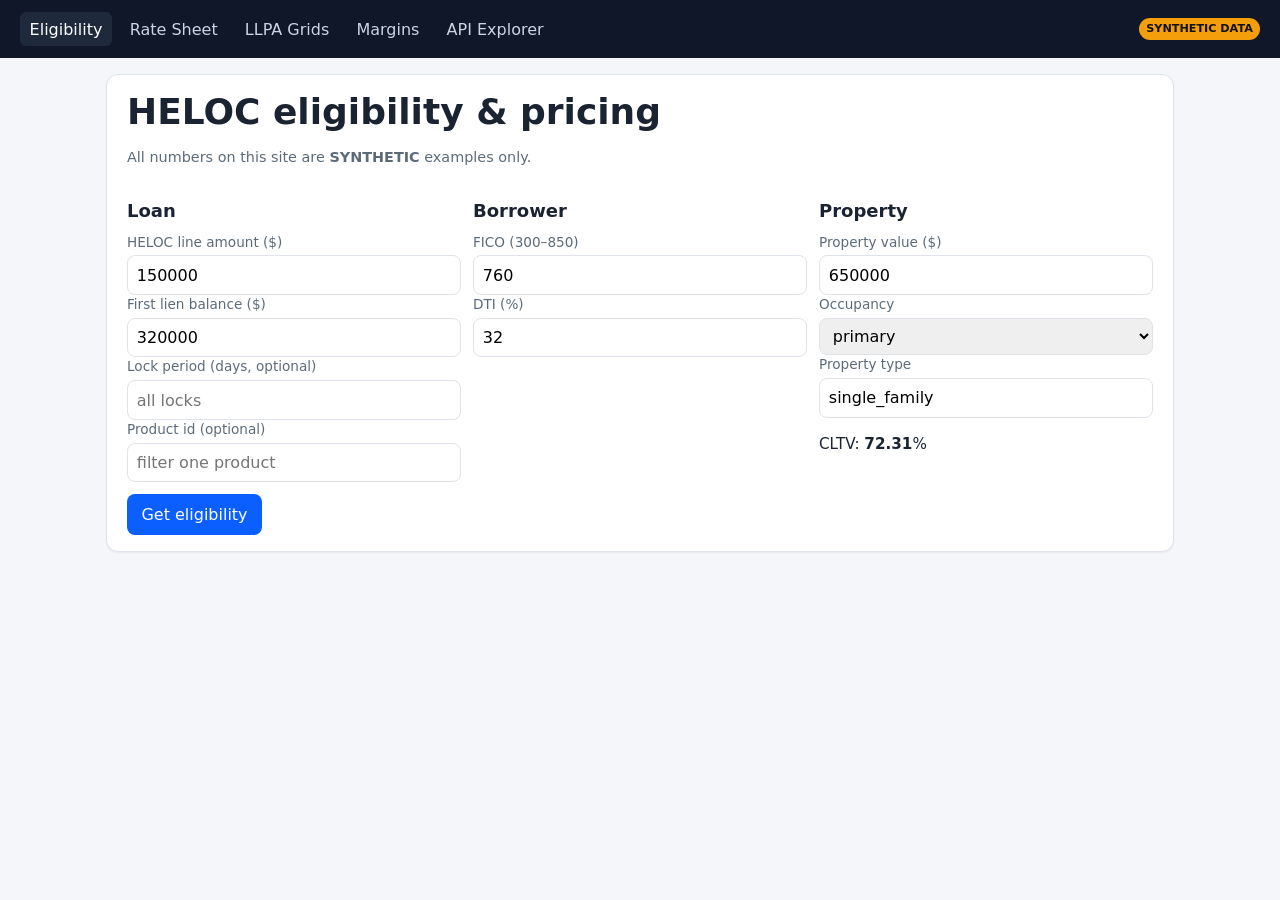
==== static/index.html @ 3ef73f7b "Add HELOC pricing engine with API, admin UI, and tests. Synthetic example data, SQLite config, and e" ====
<!DOCTYPE html>
<html lang="en">
<head>
  <meta charset="utf-8" />
  <meta name="viewport" content="width=device-width, initial-scale=1" />
  <title>HELOC Eligibility</title>
  <link rel="stylesheet" href="/static/style.css" />
</head>
<body>
  <nav id="nav"></nav>
  <main>
    <div class="card">
      <h1>HELOC eligibility &amp; pricing</h1>
      <p class="muted">All numbers on this site are <strong>SYNTHETIC</strong> examples only.</p>
      <div class="grid2">
        <section>
          <h2>Loan</h2>
          <label>HELOC line amount ($)</label>
          <input id="heloc_amount" type="number" min="1" step="1000" value="150000" />
          <label>First lien balance ($)</label>
          <input id="first_lien_balance" type="number" min="0" step="1000" value="320000" />
          <label>Lock period (days, optional)</label>
          <input id="lock_period_days" type="number" placeholder="all locks" />
          <label>Product id (optional)</label>
          <input id="product_id" type="text" placeholder="filter one product" />
        </section>
        <section>
          <h2>Borrower</h2>
          <label>FICO (300–850)</label>
          <input id="fico" type="number" min="300" max="850" value="760" />
          <label>DTI (%)</label>
          <input id="dti" type="number" min="0" max="100" step="0.1" value="32" />
        </section>
        <section>
          <h2>Property</h2>
          <label>Property value ($)</label>
          <input id="value" type="number" min="1" step="1000" value="650000" />
          <label>Occupancy</label>
          <select id="occupancy">
            <option value="primary">primary</option>
            <option value="second_home">second_home</option>
            <option value="investment">investment</option>
          </select>
          <label>Property type</label>
          <input id="property_type" type="text" value="single_family" />
          <p>CLTV: <span id="cltvLive">—</span>%</p>
        </section>
      </div>
      <div class="row" style="margin-top:0.75rem">
        <button type="button" id="runBtn">Get eligibility</button>
        <span id="scenarioBtns"></span>
      </div>
      <p id="formErr" class="err hidden"></p>
    </div>
    <p id="summary" class="hidden"></p>
    <div id="eligible" class="card hidden"></div>
    <div id="ineligible" class="card hidden"></div>
  </main>
  <script src="/static/nav.js"></script>
  <script src="/static/app.js"></script>
</body>
</html>
---- static/style.css ----
:root {
  --bg: #f4f6f9;
  --card: #fff;
  --text: #1a2332;
  --muted: #5c6b7a;
  --accent: #0b5fff;
  --danger: #b42318;
  --ok: #067647;
  --border: #dfe3ea;
}
* { box-sizing: border-box; }
body {
  margin: 0;
  font-family: system-ui, -apple-system, Segoe UI, Roboto, sans-serif;
  background: var(--bg);
  color: var(--text);
  line-height: 1.45;
}
nav {
  display: flex;
  gap: 0.5rem;
  flex-wrap: wrap;
  align-items: center;
  padding: 0.75rem 1.25rem;
  background: #0f1728;
  color: #fff;
}
nav a {
  color: #cbd5e1;
  text-decoration: none;
  padding: 0.35rem 0.6rem;
  border-radius: 6px;
}
nav a.active, nav a:hover { background: #1e293b; color: #fff; }
.badge {
  background: #f59e0b;
  color: #111;
  font-size: 0.7rem;
  font-weight: 700;
  padding: 0.2rem 0.45rem;
  border-radius: 999px;
  margin-left: auto;
}
main { max-width: 1100px; margin: 1rem auto; padding: 0 1rem 2rem; }
.card {
  background: var(--card);
  border: 1px solid var(--border);
  border-radius: 12px;
  padding: 1rem 1.25rem;
  margin-bottom: 1rem;
  box-shadow: 0 1px 2px rgba(16,24,40,.06);
}
h1 { font-size: 2.25rem; margin: 0 0 0.75rem; line-height: 1.15; font-weight: 700; }
h2 { font-size: 1.125rem; margin: 1rem 0 0.5rem; font-weight: 600; }
p, label, input, select, button { font-size: 0.95rem; }
.grid2 { display: grid; grid-template-columns: repeat(auto-fit, minmax(220px, 1fr)); gap: 0.75rem; }
label { display: block; font-size: 0.85rem; color: var(--muted); margin-bottom: 0.2rem; }
input, select, textarea {
  width: 100%;
  padding: 0.45rem 0.55rem;
  border: 1px solid var(--border);
  border-radius: 8px;
  font: inherit;
}
button {
  background: var(--accent);
  color: #fff;
  border: 0;
  border-radius: 8px;
  padding: 0.55rem 0.9rem;
  font: inherit;
  cursor: pointer;
}
button.secondary { background: #475569; }
button.ghost { background: transparent; color: var(--accent); border: 1px solid var(--border); }
.row { display: flex; gap: 0.5rem; flex-wrap: wrap; align-items: center; }
.err { color: var(--danger); font-size: 0.9rem; }
.ok { color: var(--ok); }
table { width: 100%; border-collapse: collapse; font-size: 0.85rem; }
th, td { border: 1px solid var(--border); padding: 0.35rem; text-align: left; vertical-align: top; }
th { background: #f8fafc; }
.hidden { display: none; }
#cltvLive { font-weight: 600; }
.breakdown { font-family: ui-monospace, monospace; font-size: 0.82rem; white-space: pre-wrap; }
#dropZone.drag, #dropZoneA.drag, #dropZoneB.drag { outline: 2px dashed var(--accent); }
.muted { color: var(--muted); font-size: 0.9rem; }
@media (max-width: 640px) { main { padding: 0 0.6rem 1.5rem; } }
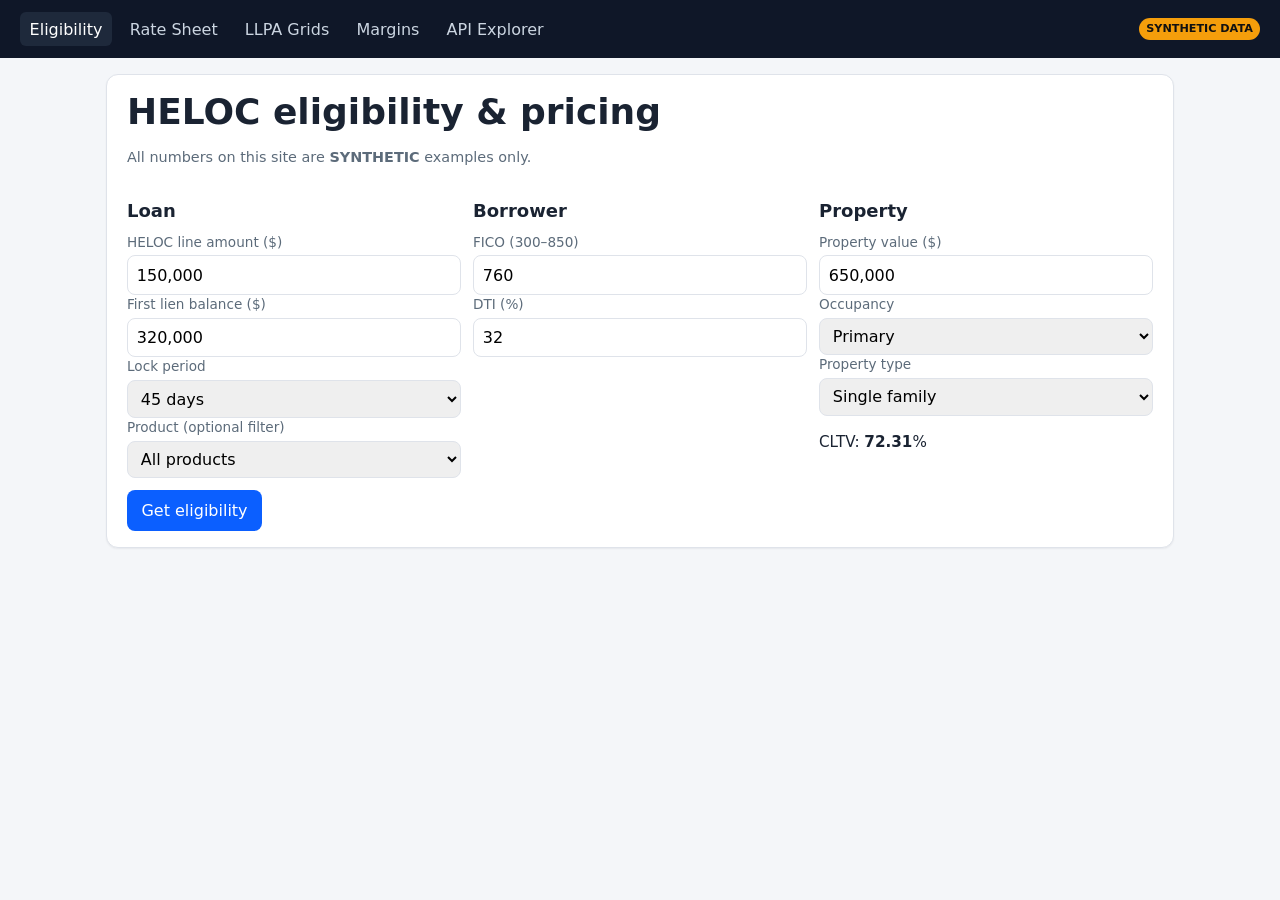
==== commit 8b81c770: "Apply REVIEW1: rounding, reasons, UI, deploy, and SYNTHETIC data. CLTV rounds before lookup; collect" ====
--- a/static/index.html
+++ b/static/index.html
@@ -4,6 +4,7 @@
   <meta charset="utf-8" />
   <meta name="viewport" content="width=device-width, initial-scale=1" />
   <title>HELOC Eligibility</title>
+  <link rel="icon" href="/favicon.ico" type="image/svg+xml" />
   <link rel="stylesheet" href="/static/style.css" />
 </head>
 <body>
@@ -16,45 +17,75 @@
         <section>
           <h2>Loan</h2>
           <label>HELOC line amount ($)</label>
-          <input id="heloc_amount" type="number" min="1" step="1000" value="150000" />
+          <input id="heloc_amount" type="text" inputmode="decimal" value="150,000" data-field="heloc" />
+          <p id="err_heloc" class="field-err hidden"></p>
           <label>First lien balance ($)</label>
-          <input id="first_lien_balance" type="number" min="0" step="1000" value="320000" />
-          <label>Lock period (days, optional)</label>
-          <input id="lock_period_days" type="number" placeholder="all locks" />
-          <label>Product id (optional)</label>
-          <input id="product_id" type="text" placeholder="filter one product" />
+          <input id="first_lien_balance" type="text" inputmode="decimal" value="320,000" data-field="lien" />
+          <p id="err_lien" class="field-err hidden"></p>
+          <label>Lock period</label>
+          <select id="lock_period_days">
+            <option value="">All locks</option>
+            <option value="15">15 days</option>
+            <option value="30">30 days</option>
+            <option value="45" selected>45 days</option>
+            <option value="60">60 days</option>
+          </select>
+          <label>Product (optional filter)</label>
+          <select id="product_id">
+            <option value="">All products</option>
+          </select>
         </section>
         <section>
           <h2>Borrower</h2>
           <label>FICO (300–850)</label>
           <input id="fico" type="number" min="300" max="850" value="760" />
+          <p id="err_fico" class="field-err hidden"></p>
           <label>DTI (%)</label>
           <input id="dti" type="number" min="0" max="100" step="0.1" value="32" />
+          <p id="err_dti" class="field-err hidden"></p>
         </section>
         <section>
           <h2>Property</h2>
           <label>Property value ($)</label>
-          <input id="value" type="number" min="1" step="1000" value="650000" />
+          <input id="value" type="text" inputmode="decimal" value="650,000" data-field="value" />
+          <p id="err_value" class="field-err hidden"></p>
           <label>Occupancy</label>
           <select id="occupancy">
-            <option value="primary">primary</option>
-            <option value="second_home">second_home</option>
-            <option value="investment">investment</option>
+            <option value="primary">Primary</option>
+            <option value="second_home">Second home</option>
+            <option value="investment">Investment</option>
           </select>
           <label>Property type</label>
-          <input id="property_type" type="text" value="single_family" />
+          <select id="property_type">
+            <option value="single_family">Single family</option>
+            <option value="pud">PUD</option>
+            <option value="condo">Condo</option>
+            <option value="2_4_unit">2–4 unit</option>
+            <option value="manufactured">Manufactured</option>
+          </select>
           <p>CLTV: <span id="cltvLive">—</span>%</p>
         </section>
       </div>
       <div class="row" style="margin-top:0.75rem">
         <button type="button" id="runBtn">Get eligibility</button>
-        <span id="scenarioBtns"></span>
+        <span id="scenarioBtns" class="scenario-btns"></span>
       </div>
-      <p id="formErr" class="err hidden"></p>
+      <p id="formErr" class="err alert hidden" role="alert"></p>
     </div>
-    <p id="summary" class="hidden"></p>
-    <div id="eligible" class="card hidden"></div>
-    <div id="ineligible" class="card hidden"></div>
+    <div id="resultsPanel" class="hidden">
+      <div id="summaryBar" class="summary-bar card"></div>
+      <div class="card">
+        <div class="row filters">
+          <label class="inline">Filter product <select id="filterProduct"><option value="">All</option></select></label>
+          <label class="inline">Investor <select id="filterInvestor"><option value="">All</option></select></label>
+          <label class="inline">Lock <select id="filterLock"><option value="">All</option></select></label>
+          <label class="inline"><input type="checkbox" id="filterEligible" /> Eligible only</label>
+        </div>
+      </div>
+      <span id="summary" class="hidden"></span>
+      <div id="eligible" class="card hidden"></div>
+      <div id="ineligible" class="card hidden"></div>
+    </div>
   </main>
   <script src="/static/nav.js"></script>
   <script src="/static/app.js"></script>
--- a/static/style.css
+++ b/static/style.css
@@ -84,4 +84,31 @@
 .breakdown { font-family: ui-monospace, monospace; font-size: 0.82rem; white-space: pre-wrap; }
 #dropZone.drag, #dropZoneA.drag, #dropZoneB.drag { outline: 2px dashed var(--accent); }
 .muted { color: var(--muted); font-size: 0.9rem; }
+.alert { background: #fef3f2; border: 1px solid #fecdca; padding: 0.6rem 0.75rem; border-radius: 8px; }
+.field-err { color: var(--danger); font-size: 0.8rem; margin: 0.15rem 0 0.5rem; }
+.summary-bar { font-size: 0.95rem; }
+.filters .inline { font-size: 0.85rem; display: flex; align-items: center; gap: 0.35rem; }
+.filters select { width: auto; min-width: 7rem; }
+.scenario-btns { display: flex; flex-wrap: wrap; gap: 0.35rem; }
+.table-scroll { overflow-x: auto; max-height: 420px; overflow-y: auto; }
+.results-table thead th { position: sticky; top: 0; background: #f1f5f9; z-index: 1; }
+.row-best { background: #ecfdf3; }
+.row-active { outline: 2px solid var(--accent); }
+.ledger { list-style: none; margin: 0; padding: 0; border: 1px solid var(--border); border-radius: 8px; }
+.ledger li { display: flex; justify-content: space-between; gap: 1rem; padding: 0.45rem 0.65rem; border-bottom: 1px solid var(--border); font-size: 0.9rem; }
+.ledger li:last-child { border-bottom: 0; font-weight: 600; }
+.ledger-neg .ledger-val { color: var(--danger); }
+.ledger-panel { margin-top: 0.75rem; padding-top: 0.5rem; border-top: 1px solid var(--border); }
+.reason-list { margin: 0; padding-left: 1.1rem; font-size: 0.88rem; }
+.endpoint-list { font-size: 0.9rem; padding-left: 1.1rem; }
+.response-box { background: #0f1728; color: #e2e8f0; padding: 0.75rem; border-radius: 8px; overflow: auto; max-height: 420px; font-size: 0.82rem; }
+.na-cell { background: #e2e8f0; color: #64748b; }
+.grid-y-label { font-weight: 700; background: #f8fafc; }
+th.cltv-head { font-size: 0.75rem; }
+th.cltv-head small { display: block; font-weight: 400; color: var(--muted); }
+@media (max-width: 390px) {
+  nav { padding: 0.5rem 0.6rem; }
+  h1 { font-size: 1.65rem; }
+  .filters { flex-direction: column; align-items: stretch; }
+}
 @media (max-width: 640px) { main { padding: 0 0.6rem 1.5rem; } }
